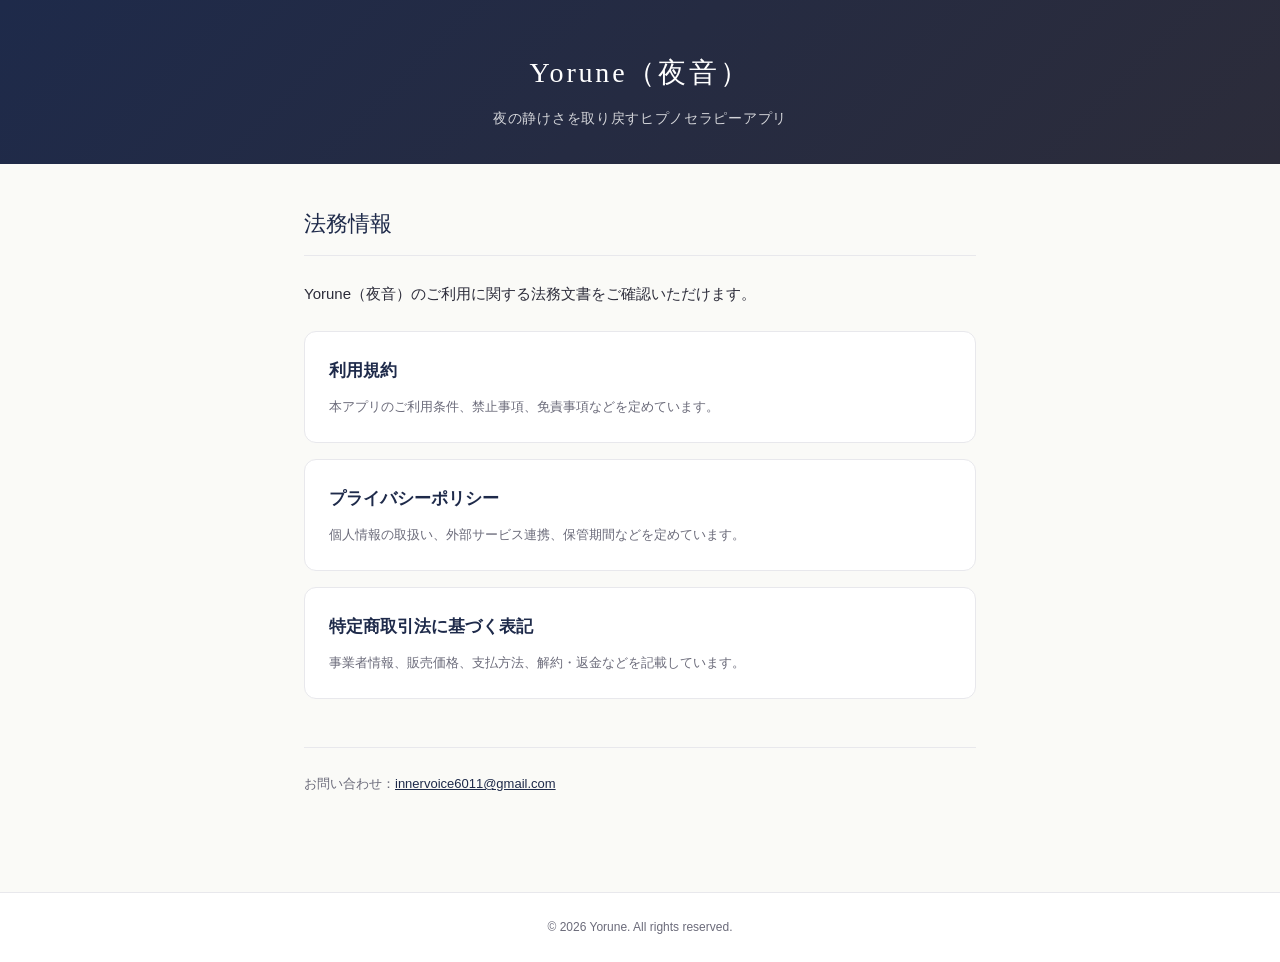
==== index.html @ 88b852d7 "Initial legal documents v1.0" ====
<!DOCTYPE html>
<html lang="ja">
<head>
<meta charset="UTF-8">
<meta name="viewport" content="width=device-width, initial-scale=1.0">
<title>Yorune（夜音）法務情報</title>
<meta name="description" content="Yorune（夜音）アプリの利用規約、プライバシーポリシー、特定商取引法に基づく表記。">
<link rel="stylesheet" href="styles.css">
</head>
<body>
<header>
  <h1>Yorune（夜音）</h1>
  <p class="tagline">夜の静けさを取り戻すヒプノセラピーアプリ</p>
</header>
<main>
  <h2>法務情報</h2>
  <p>Yorune（夜音）のご利用に関する法務文書をご確認いただけます。</p>
  <nav class="doc-list" aria-label="法務文書一覧">
    <a href="terms.html" class="doc-card">
      <h3>利用規約</h3>
      <p>本アプリのご利用条件、禁止事項、免責事項などを定めています。</p>
    </a>
    <a href="privacy.html" class="doc-card">
      <h3>プライバシーポリシー</h3>
      <p>個人情報の取扱い、外部サービス連携、保管期間などを定めています。</p>
    </a>
    <a href="commerce.html" class="doc-card">
      <h3>特定商取引法に基づく表記</h3>
      <p>事業者情報、販売価格、支払方法、解約・返金などを記載しています。</p>
    </a>
  </nav>
  <p class="meta">お問い合わせ：<a href="mailto:innervoice6011@gmail.com">innervoice6011@gmail.com</a></p>
</main>
<footer>
  <p>&copy; 2026 Yorune. All rights reserved.</p>
</footer>
</body>
</html>
---- styles.css ----
:root {
  --ink-charcoal: #2C2C3A;
  --twilight-navy: #1E2A4A;
  --gold-beige: #C9A876;
  --cloud-lavender: #D4D4E8;
  --bg: #FAFAF7;
  --text: #2C2C3A;
  --text-light: #6B6B7A;
  --border: #E8E8EC;
  --notice-bg: #FFF9E6;
}

* {
  margin: 0;
  padding: 0;
  box-sizing: border-box;
}

html {
  scroll-behavior: smooth;
}

body {
  font-family: -apple-system, BlinkMacSystemFont, "Segoe UI", "Hiragino Kaku Gothic ProN", "Yu Gothic", "Meiryo", sans-serif;
  background: var(--bg);
  color: var(--text);
  line-height: 1.8;
  -webkit-font-smoothing: antialiased;
  -moz-osx-font-smoothing: grayscale;
}

header {
  background: linear-gradient(135deg, var(--twilight-navy), var(--ink-charcoal));
  color: white;
  padding: 48px 24px 32px;
  text-align: center;
}

header h1 {
  font-size: 28px;
  font-weight: 400;
  letter-spacing: 0.1em;
  font-family: "Hiragino Mincho ProN", "Yu Mincho", serif;
}

header .tagline {
  margin-top: 8px;
  font-size: 14px;
  opacity: 0.8;
  letter-spacing: 0.05em;
}

main {
  max-width: 720px;
  margin: 0 auto;
  padding: 40px 24px 80px;
}

main h2 {
  font-size: 22px;
  font-weight: 500;
  margin-bottom: 24px;
  padding-bottom: 12px;
  border-bottom: 1px solid var(--border);
  color: var(--twilight-navy);
}

main h3 {
  font-size: 17px;
  font-weight: 600;
  margin-top: 32px;
  margin-bottom: 12px;
  color: var(--twilight-navy);
}

main p {
  font-size: 15px;
  margin-bottom: 16px;
  color: var(--text);
}

main ul, main ol {
  margin: 8px 0 16px 24px;
}

main li {
  font-size: 15px;
  margin-bottom: 8px;
}

main a {
  color: var(--twilight-navy);
  text-decoration: underline;
}

main a:hover {
  color: var(--gold-beige);
}

.doc-list {
  display: flex;
  flex-direction: column;
  gap: 16px;
  margin-top: 24px;
}

.doc-card {
  display: block;
  background: white;
  padding: 24px;
  border-radius: 12px;
  border: 1px solid var(--border);
  text-decoration: none;
  color: inherit;
  transition: border-color 0.2s, transform 0.2s, box-shadow 0.2s;
}

.doc-card:hover {
  border-color: var(--gold-beige);
  transform: translateY(-2px);
  box-shadow: 0 4px 16px rgba(28, 28, 50, 0.08);
  text-decoration: none;
}

.doc-card h3 {
  margin: 0 0 8px;
  color: var(--twilight-navy);
  font-size: 17px;
}

.doc-card p {
  font-size: 13px;
  color: var(--text-light);
  margin: 0;
}

.back-link {
  display: inline-block;
  margin-bottom: 24px;
  color: var(--twilight-navy);
  text-decoration: none;
  font-size: 14px;
  opacity: 0.7;
}

.back-link:hover {
  opacity: 1;
  text-decoration: underline;
}

.meta {
  margin-top: 48px;
  padding-top: 24px;
  border-top: 1px solid var(--border);
  font-size: 13px;
  color: var(--text-light);
}

.notice {
  background: var(--notice-bg);
  border-left: 4px solid var(--gold-beige);
  padding: 16px 20px;
  margin: 16px 0;
  font-size: 14px;
  border-radius: 4px;
}

.commerce-table {
  width: 100%;
  border-collapse: collapse;
  margin: 16px 0 24px;
}

.commerce-table th,
.commerce-table td {
  padding: 12px 16px;
  text-align: left;
  border-bottom: 1px solid var(--border);
  font-size: 14px;
  vertical-align: top;
}

.commerce-table th {
  width: 35%;
  color: var(--text-light);
  font-weight: 500;
  background: rgba(212, 212, 232, 0.15);
}

footer {
  text-align: center;
  padding: 24px;
  font-size: 12px;
  color: var(--text-light);
  border-top: 1px solid var(--border);
  background: white;
}

@media (max-width: 480px) {
  header {
    padding: 32px 16px 24px;
  }
  header h1 {
    font-size: 24px;
  }
  main {
    padding: 32px 16px 48px;
  }
  main h2 {
    font-size: 20px;
  }
  main h3 {
    font-size: 16px;
  }
  .doc-card {
    padding: 20px;
  }
  .commerce-table th,
  .commerce-table td {
    padding: 10px 12px;
    font-size: 13px;
  }
  .commerce-table th {
    width: 40%;
  }
}
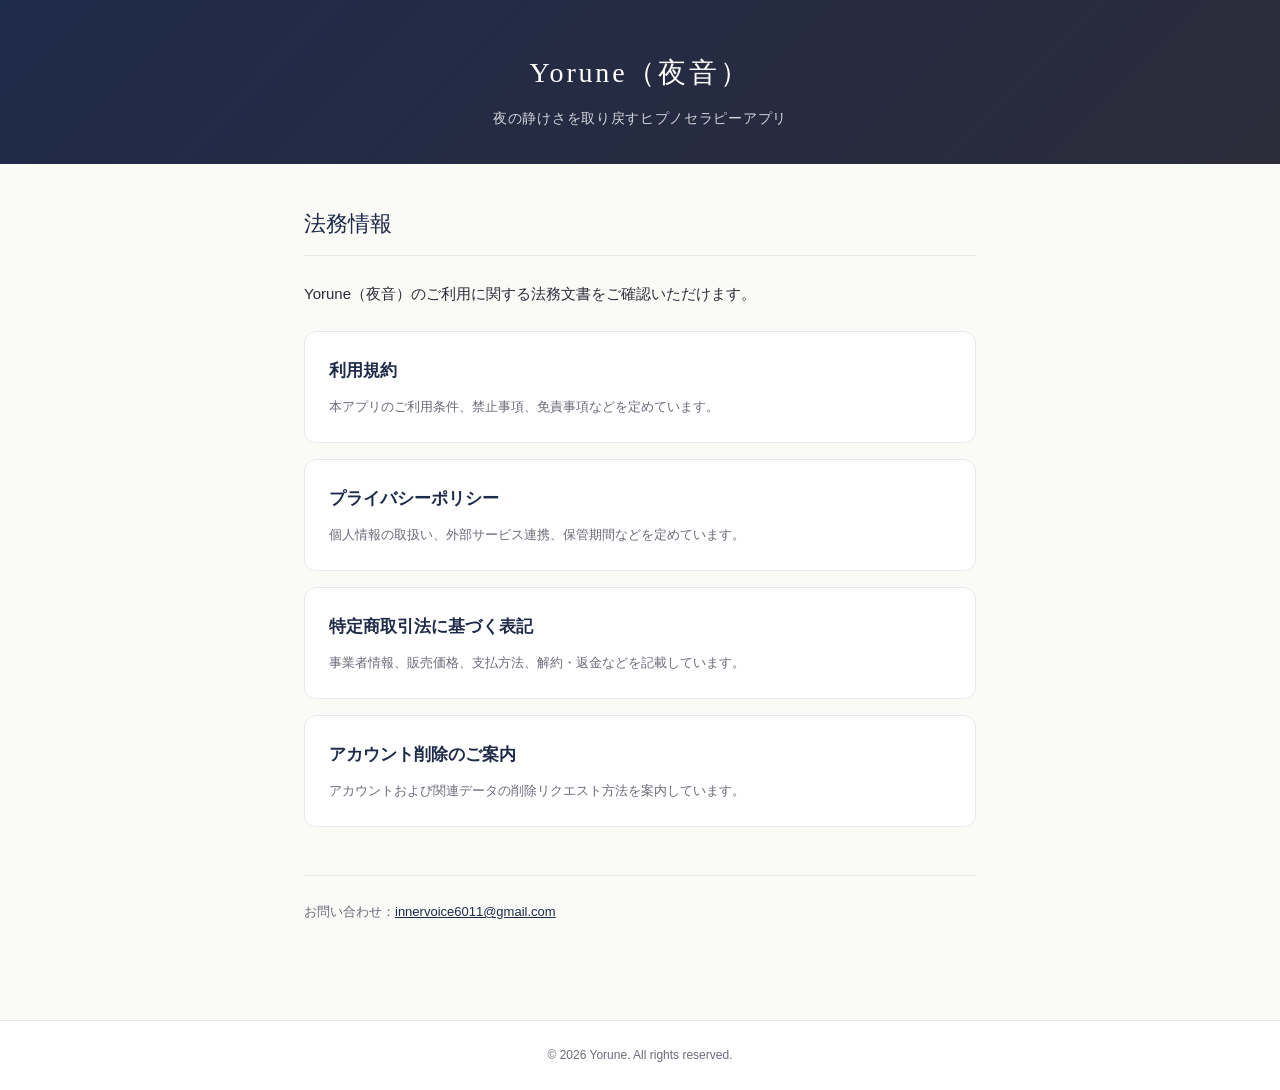
==== commit ecd354ca: "Add account deletion page Google Play data safety requirement" ====
--- a/index.html
+++ b/index.html
@@ -28,6 +28,10 @@
       <h3>特定商取引法に基づく表記</h3>
       <p>事業者情報、販売価格、支払方法、解約・返金などを記載しています。</p>
     </a>
+    <a href="account-deletion.html" class="doc-card">
+      <h3>アカウント削除のご案内</h3>
+      <p>アカウントおよび関連データの削除リクエスト方法を案内しています。</p>
+    </a>
   </nav>
   <p class="meta">お問い合わせ：<a href="mailto:innervoice6011@gmail.com">innervoice6011@gmail.com</a></p>
 </main>
